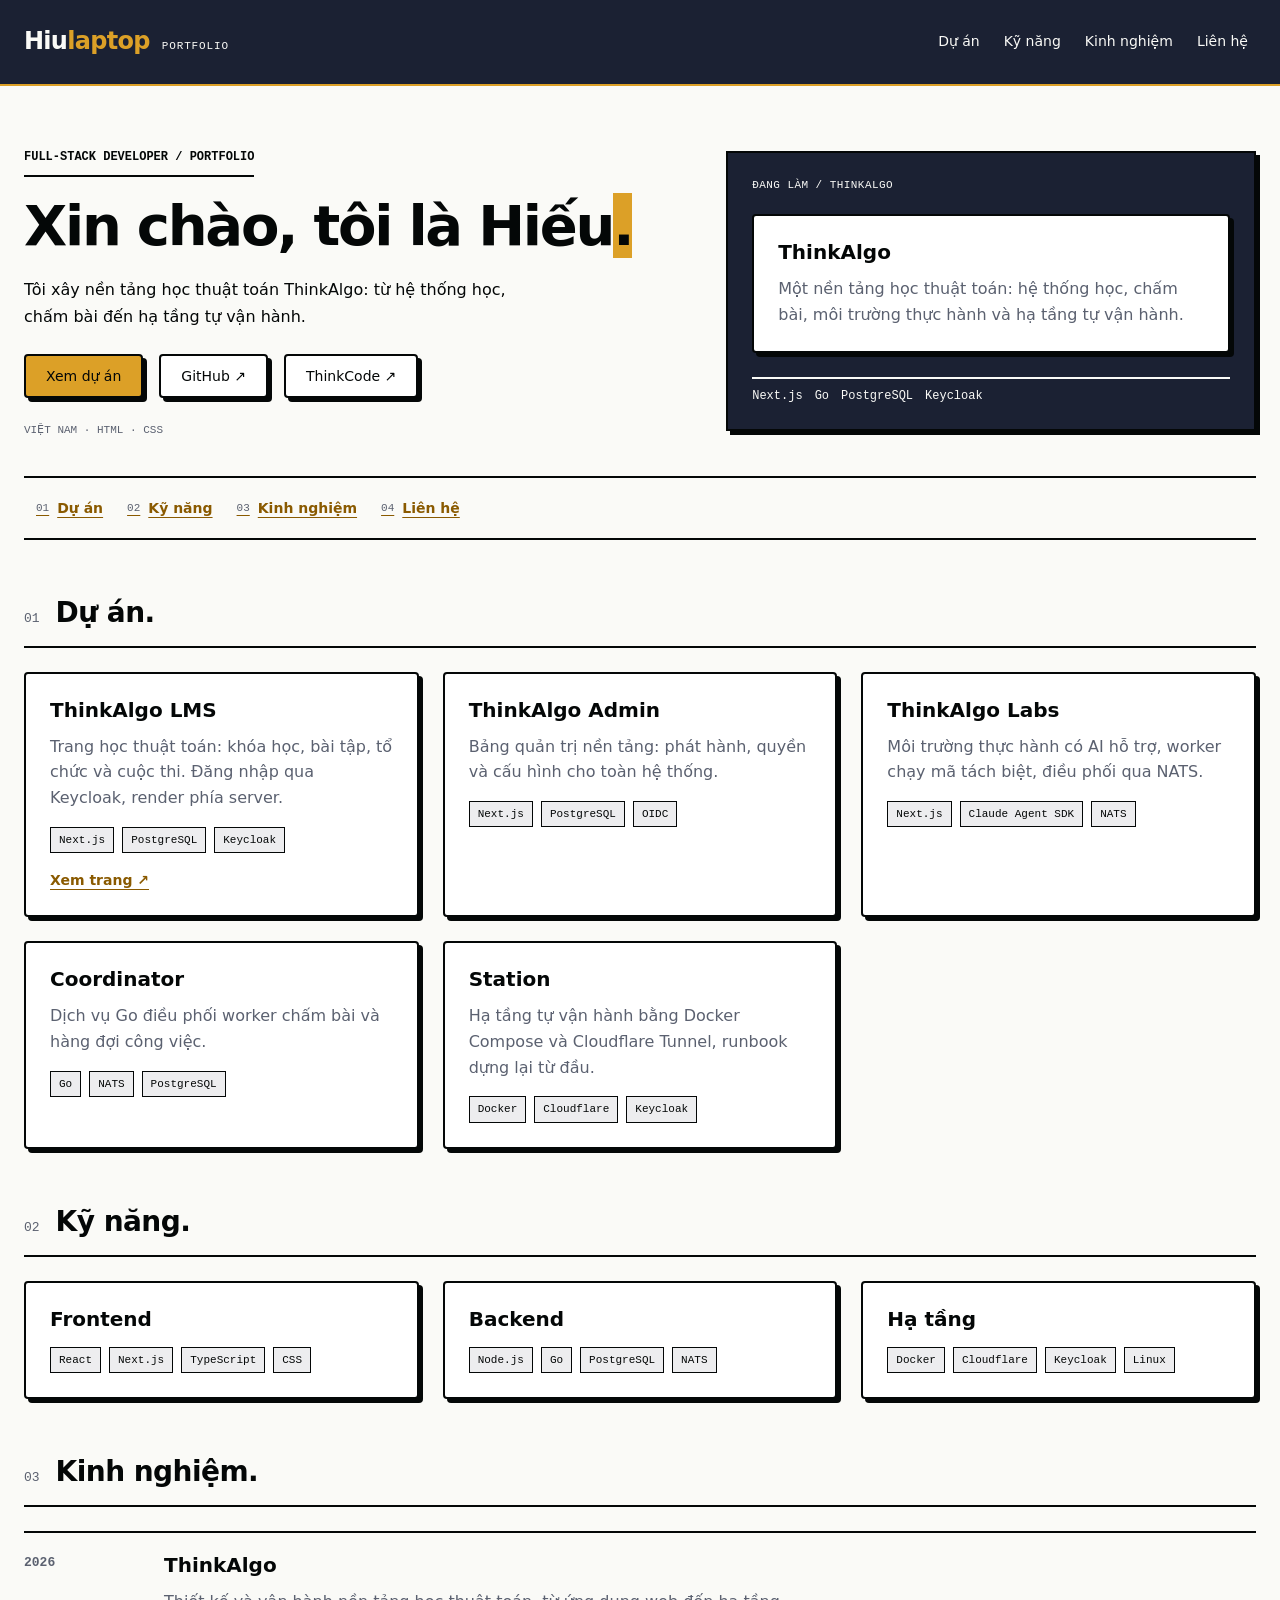
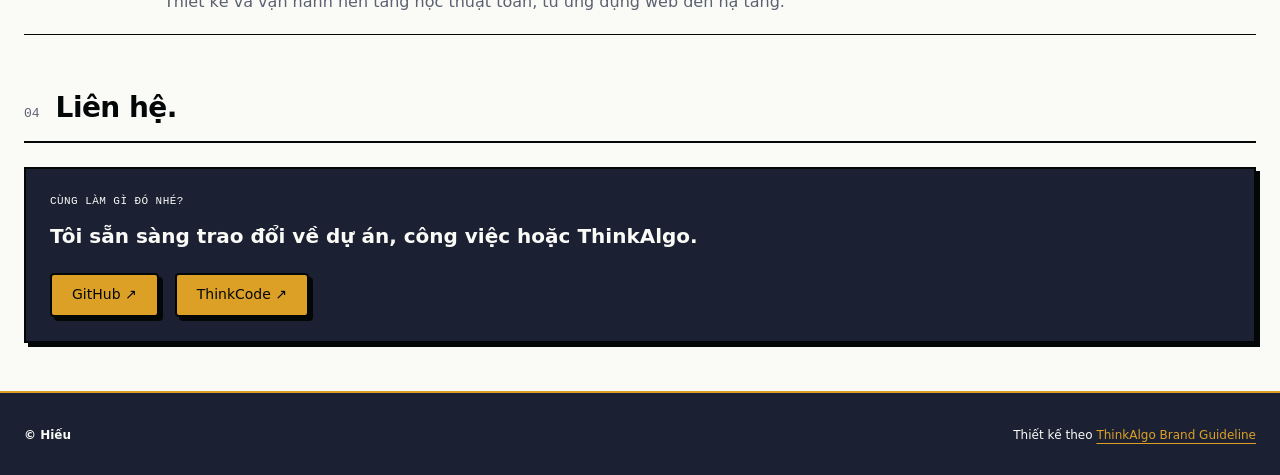
==== index.html @ 0978f590 "feat: add static neo-brutalism portfolio for github pages Plain HTML and CSS following the ThinkAlgo" ====
<!doctype html>
<html lang="vi">
<head>
  <meta charset="utf-8">
  <meta name="viewport" content="width=device-width, initial-scale=1">
  <!-- DRAFT: name, role and description are placeholders; replace with your own words. -->
  <title>Hiếu · Full-stack developer</title>
  <meta name="description" content="Tôi xây nền tảng học thuật toán ThinkAlgo: từ hệ thống học, chấm bài đến hạ tầng tự vận hành.">
  <meta property="og:title" content="Hiếu · Full-stack developer">
  <meta property="og:description" content="Tôi xây nền tảng học thuật toán ThinkAlgo: từ hệ thống học, chấm bài đến hạ tầng tự vận hành.">
  <meta property="og:type" content="website">
  <meta property="og:locale" content="vi_VN">
  <meta name="color-scheme" content="light dark">
  <meta name="theme-color" media="(prefers-color-scheme: light)" content="#FAFAF7">
  <meta name="theme-color" media="(prefers-color-scheme: dark)" content="#1B2133">
  <link rel="icon" href="favicon.svg" type="image/svg+xml">
  <link rel="stylesheet" href="neo-tokens.css">
  <link rel="stylesheet" href="styles.css">
</head>
<body>
<div class="root">
  <a class="skip-link" href="#noi-dung">Bỏ qua tới nội dung</a>

  <header class="header">
    <nav class="nav" aria-label="Mục chính">
      <a class="brand" href="#"><span>Hiu<span class="brand-accent">laptop</span></span><span class="brand-label">Portfolio</span></a>
      <div class="links">
        <a class="nav-link" href="#du-an">Dự án</a>
        <a class="nav-link" href="#ky-nang">Kỹ năng</a>
        <a class="nav-link" href="#kinh-nghiem">Kinh nghiệm</a>
        <a class="nav-link" href="#lien-he">Liên hệ</a>
      </div>
    </nav>
  </header>

  <main id="noi-dung" class="main" tabindex="-1">
    <div class="hero">
      <div>
        <p class="eyebrow">FULL-STACK DEVELOPER / PORTFOLIO</p>
        <h1 class="title">Xin chào, tôi là Hiếu<span class="dot">.</span></h1>
        <p class="intro">Tôi xây nền tảng học thuật toán ThinkAlgo: từ hệ thống học, chấm bài đến hạ tầng tự vận hành.</p>
        <div class="row">
          <a class="button" href="#du-an">Xem dự án</a>
          <!-- DRAFT: add your public email: <a class="button" data-variant="outline" href="mailto:you@example.com">Gửi email</a> -->
          <a class="button" data-variant="outline" href="https://github.com/Hiulaptop" rel="noopener" target="_blank">GitHub ↗</a>
          <a class="button" data-variant="outline" href="https://lms.thinkcode.vn" rel="noopener" target="_blank">ThinkCode ↗</a>
        </div>
        <p class="meta">VIỆT NAM · HTML · CSS</p>
      </div>
      <aside class="hero-sample" aria-label="Dự án nổi bật">
        <p class="micro">ĐANG LÀM / THINKALGO</p>
        <div class="card">
          <h2 class="card-title">ThinkAlgo</h2>
          <p class="card-description">Một nền tảng học thuật toán: hệ thống học, chấm bài, môi trường thực hành và hạ tầng tự vận hành.</p>
        </div>
        <div class="sample-strip" aria-hidden="true"><span>Next.js</span><span>Go</span><span>PostgreSQL</span><span>Keycloak</span></div>
      </aside>
    </div>

    <nav class="toc" aria-label="Mục lục">
      <a href="#du-an"><span>01</span>Dự án</a>
      <a href="#ky-nang"><span>02</span>Kỹ năng</a>
      <a href="#kinh-nghiem"><span>03</span>Kinh nghiệm</a>
      <a href="#lien-he"><span>04</span>Liên hệ</a>
    </nav>

    <section id="du-an" class="section" aria-labelledby="du-an-heading">
      <header class="section-header"><span class="number">01</span><h2 id="du-an-heading" class="section-title">Dự án.</h2></header>
      <ul class="grid">
        <li class="card">
          <h3 class="card-title">ThinkAlgo LMS</h3>
          <p class="card-description">Trang học thuật toán: khóa học, bài tập, tổ chức và cuộc thi. Đăng nhập qua Keycloak, render phía server.</p>
          <ul class="tags" aria-label="Công nghệ"><li>Next.js</li><li>PostgreSQL</li><li>Keycloak</li></ul>
          <a class="card-link" href="https://lms.thinkcode.vn" rel="noopener" target="_blank">Xem trang ↗</a>
        </li>
        <li class="card">
          <h3 class="card-title">ThinkAlgo Admin</h3>
          <p class="card-description">Bảng quản trị nền tảng: phát hành, quyền và cấu hình cho toàn hệ thống.</p>
          <ul class="tags" aria-label="Công nghệ"><li>Next.js</li><li>PostgreSQL</li><li>OIDC</li></ul>
        </li>
        <li class="card">
          <h3 class="card-title">ThinkAlgo Labs</h3>
          <p class="card-description">Môi trường thực hành có AI hỗ trợ, worker chạy mã tách biệt, điều phối qua NATS.</p>
          <ul class="tags" aria-label="Công nghệ"><li>Next.js</li><li>Claude Agent SDK</li><li>NATS</li></ul>
        </li>
        <li class="card">
          <h3 class="card-title">Coordinator</h3>
          <p class="card-description">Dịch vụ Go điều phối worker chấm bài và hàng đợi công việc.</p>
          <ul class="tags" aria-label="Công nghệ"><li>Go</li><li>NATS</li><li>PostgreSQL</li></ul>
        </li>
        <li class="card">
          <h3 class="card-title">Station</h3>
          <p class="card-description">Hạ tầng tự vận hành bằng Docker Compose và Cloudflare Tunnel, runbook dựng lại từ đầu.</p>
          <ul class="tags" aria-label="Công nghệ"><li>Docker</li><li>Cloudflare</li><li>Keycloak</li></ul>
        </li>
      </ul>
    </section>

    <section id="ky-nang" class="section" aria-labelledby="ky-nang-heading">
      <header class="section-header"><span class="number">02</span><h2 id="ky-nang-heading" class="section-title">Kỹ năng.</h2></header>
      <ul class="grid">
        <li class="card">
          <h3 class="card-title">Frontend</h3>
          <ul class="tags"><li>React</li><li>Next.js</li><li>TypeScript</li><li>CSS</li></ul>
        </li>
        <li class="card">
          <h3 class="card-title">Backend</h3>
          <ul class="tags"><li>Node.js</li><li>Go</li><li>PostgreSQL</li><li>NATS</li></ul>
        </li>
        <li class="card">
          <h3 class="card-title">Hạ tầng</h3>
          <ul class="tags"><li>Docker</li><li>Cloudflare</li><li>Keycloak</li><li>Linux</li></ul>
        </li>
      </ul>
    </section>

    <section id="kinh-nghiem" class="section" aria-labelledby="kinh-nghiem-heading">
      <header class="section-header"><span class="number">03</span><h2 id="kinh-nghiem-heading" class="section-title">Kinh nghiệm.</h2></header>
      <!-- DRAFT: replace with your real experience, newest first. Copy one <li> per entry. -->
      <ol class="timeline">
        <li class="timeline-item">
          <p class="when">2026</p>
          <div>
            <h3 class="card-title">ThinkAlgo</h3>
            <p class="card-description">Thiết kế và vận hành nền tảng học thuật toán, từ ứng dụng web đến hạ tầng.</p>
          </div>
        </li>
      </ol>
    </section>

    <section id="lien-he" class="section" aria-labelledby="lien-he-heading">
      <header class="section-header"><span class="number">04</span><h2 id="lien-he-heading" class="section-title">Liên hệ.</h2></header>
      <div class="contact">
        <p class="micro">CÙNG LÀM GÌ ĐÓ NHÉ?</p>
        <p class="contact-lead">Tôi sẵn sàng trao đổi về dự án, công việc hoặc ThinkAlgo.</p>
        <div class="row">
          <a class="button" href="https://github.com/Hiulaptop" rel="noopener" target="_blank">GitHub ↗</a>
          <a class="button" href="https://lms.thinkcode.vn" rel="noopener" target="_blank">ThinkCode ↗</a>
        </div>
      </div>
    </section>
  </main>

  <footer class="footer">
    <div class="footer-inner">
      <span class="footer-brand">© Hiếu</span>
      <span class="footer-note">Thiết kế theo <a class="footer-link" href="https://lms.thinkcode.vn/brand-guideline" rel="noopener">ThinkAlgo Brand Guideline</a></span>
    </div>
  </footer>
</div>
</body>
</html>
---- neo-tokens.css ----
:root {
  --neo-canvas: #fafaf7;
  --neo-surface: #ffffff;
  --neo-ink: #040707;
  --neo-text-muted: #5b6170;
  --neo-surface-muted: #ededef;
  --neo-primary: #dca027;
  --neo-secondary: #1b2133;
  --neo-secondary-foreground: #fafaf7;
  --neo-accent: #e9aa21;
  --neo-brand-ink: #040707;
  --neo-border: #040707;
  --neo-shadow-color: #040707;
  --neo-focus: #1b2133;
  --neo-link: #8a5a00;
  --neo-success: #dcfce7;
  --neo-success-ink: #166534;
  --neo-warning: #fef3c7;
  --neo-warning-ink: #92400e;
  --neo-danger: #fee2e2;
  --neo-danger-ink: #991b1b;
  --neo-info: #dbeafe;
  --neo-info-ink: #1e40af;
  --neo-border-width: 2px;
  --neo-radius: 4px;
  --neo-shadow: 4px 4px 0 var(--neo-shadow-color);
  --neo-shadow-compact: 2px 2px 0 var(--neo-shadow-color);
  --neo-font-sans: ui-sans-serif, system-ui, sans-serif;
  --neo-font-mono: ui-monospace, monospace;
  --neo-weight-body: 400;
  --neo-weight-control: 500;
  --neo-weight-label: 600;
  --neo-weight-heading: 700;
  --neo-text-body: 16px;
  --neo-text-control: 14px;
  --neo-text-code: 13px;
  --neo-text-heading: 28px;
  --neo-text-display: clamp(36px, 6vw, 56px);
  --neo-space-unit: 4px;
  --neo-hover-offset: 1px;
  --neo-press-offset: 4px;
  --neo-motion-duration: 120ms;
}

@media (prefers-color-scheme: dark) {
  :root {
    --neo-canvas: #1b2133;
    --neo-surface: #040707;
    --neo-ink: #fafaf7;
    --neo-text-muted: #d6d7da;
    --neo-surface-muted: #4d5260;
    --neo-border: #fafaf7;
    --neo-shadow-color: #040707;
    --neo-focus: #e4b557;
    --neo-link: #e4b557;
    --neo-success: #14532d;
    --neo-success-ink: #dcfce7;
    --neo-warning: #78350f;
    --neo-warning-ink: #fef3c7;
    --neo-danger: #7f1d1d;
    --neo-danger-ink: #fee2e2;
    --neo-info: #1e3a8a;
    --neo-info-ink: #dbeafe;
  }
}
---- styles.css ----
/*
 * Follows https://lms.thinkcode.vn/brand-guideline (thinkalgo-lms):
 * - neo-tokens.css is a verbatim copy of thinkalgo-lms/src/styles/neo-tokens.css; update by copying, do not edit.
 * - .button / .card / .card-title / .card-description mirror src/components/ui/neo.module.css.
 * - .header / .footer / .brand / .nav-link / .skip-link mirror src/components/site-shell.module.css.
 * - .hero / .eyebrow / .title / .section-header / .toc mirror src/app/brand-guideline/guideline.module.css.
 */

*,
*::before,
*::after {
  box-sizing: border-box;
}
html {
  scroll-behavior: smooth;
  color-scheme: light dark;
}
body {
  margin: 0;
}
h1,
h2,
h3,
p,
ul,
ol {
  margin: 0;
}
@media (prefers-reduced-motion: reduce) {
  html {
    scroll-behavior: auto;
  }
}

/* Shell (site-shell.module.css) */
.root {
  display: flex;
  flex-direction: column;
  min-height: 100vh;
  background: var(--neo-canvas);
  color: var(--neo-ink);
  font-family: var(--neo-font-sans);
  font-size: var(--neo-text-body);
  line-height: 1.6;
  overflow-wrap: anywhere;
}
.root a:not(.button):not(.nav-link):not(.brand):not(.footer-link):not(.skip-link) {
  color: var(--neo-link);
  text-decoration: underline;
  text-underline-offset: 4px;
}
.root :is(a, summary):focus-visible {
  outline: 3px solid var(--neo-focus);
  outline-offset: 3px;
}
.skip-link {
  position: absolute;
  top: 12px;
  left: 16px;
  z-index: 100;
  width: 1px;
  height: 1px;
  padding: 0;
  overflow: hidden;
  clip-path: inset(50%);
  white-space: nowrap;
}
.skip-link:focus {
  width: auto;
  max-width: calc(100% - 32px);
  height: auto;
  clip-path: none;
  white-space: normal;
  padding: 12px 16px;
  background: var(--neo-primary);
  color: var(--neo-brand-ink);
  border: 2px solid var(--neo-brand-ink);
  outline: 3px solid var(--neo-secondary-foreground);
  outline-offset: 3px;
  text-decoration: underline;
}
.header,
.footer {
  background: var(--neo-secondary);
  color: var(--neo-secondary-foreground);
}
.header {
  border-bottom: 2px solid var(--neo-primary);
}
.footer {
  border-top: 2px solid var(--neo-primary);
}
.nav,
.footer-inner {
  display: flex;
  flex-wrap: wrap;
  align-items: center;
  justify-content: space-between;
  gap: 16px 24px;
  width: 100%;
  max-width: 80rem;
  margin-inline: auto;
  padding: 20px 16px;
  min-width: 0;
}
.brand {
  display: inline-flex;
  flex-wrap: wrap;
  align-items: baseline;
  gap: 8px 12px;
  padding-block: 4px;
  color: var(--neo-secondary-foreground);
  font-size: 24px;
  font-weight: 700;
  line-height: 1.3;
  letter-spacing: -0.03em;
  text-decoration: none;
}
.brand-accent {
  color: var(--neo-primary);
}
.brand-label {
  color: var(--neo-secondary-foreground);
  font: 11px/1.5 var(--neo-font-mono);
  letter-spacing: 0.08em;
  text-transform: uppercase;
}
.links {
  display: flex;
  flex-wrap: wrap;
  align-items: center;
  gap: 4px 8px;
  min-width: 0;
  font-size: 14px;
  line-height: 1.5;
}
.nav-link {
  display: inline-flex;
  align-items: center;
  min-height: 44px;
  padding: 8px;
  border-bottom: 2px solid transparent;
  color: var(--neo-secondary-foreground);
  text-decoration: none;
}
.nav-link:hover {
  color: var(--neo-accent);
  border-bottom-color: currentColor;
}
.header a:focus-visible,
.footer a:focus-visible {
  outline: 3px solid var(--neo-accent);
  outline-offset: 3px;
}
.main {
  width: 100%;
  max-width: 80rem;
  margin-inline: auto;
  flex: 1;
  min-width: 0;
  padding: 40px 16px;
}
.main:focus-visible {
  outline: 3px solid var(--neo-focus);
  outline-offset: -3px;
}
.footer-inner {
  align-items: baseline;
  font-size: 12px;
  line-height: 1.7;
  padding-block: 24px;
}
.footer-brand {
  font-weight: 600;
}
.footer-link {
  display: inline-block;
  padding-block: 8px;
  color: var(--neo-primary);
  text-decoration: underline;
  text-underline-offset: 4px;
}
.footer-link:hover {
  color: var(--neo-accent);
}
@media (min-width: 640px) {
  .nav,
  .footer-inner {
    padding-inline: 24px;
  }
  .main {
    padding: 48px 24px;
  }
}
@media (max-width: 640px) {
  .links {
    flex-basis: 100%;
  }
  .brand {
    font-size: 22px;
  }
}

/* Primitives (neo.module.css) */
.button {
  display: inline-flex;
  align-items: center;
  justify-content: center;
  gap: 8px;
  min-height: 44px;
  max-width: 100%;
  padding: 10px 20px;
  border: var(--neo-border-width) solid var(--neo-border);
  border-radius: var(--neo-radius);
  background: var(--neo-primary);
  color: var(--neo-brand-ink);
  box-shadow: var(--neo-shadow);
  font-family: var(--neo-font-sans);
  font-size: var(--neo-text-control);
  font-weight: var(--neo-weight-control);
  line-height: 1.4;
  text-decoration: none;
  text-align: center;
  cursor: pointer;
  transition:
    transform var(--neo-motion-duration),
    box-shadow var(--neo-motion-duration);
}
.button[data-variant="outline"] {
  background: var(--neo-surface);
  color: var(--neo-ink);
}
.button:hover {
  transform: translate(var(--neo-hover-offset), var(--neo-hover-offset));
  box-shadow: 3px 3px 0 var(--neo-shadow-color);
}
.button:not([data-variant]):hover {
  background: var(--neo-accent);
}
.button:active {
  transform: translate(var(--neo-press-offset), var(--neo-press-offset));
  box-shadow: none;
}
.button:focus-visible {
  outline: 3px solid var(--neo-focus);
  outline-offset: 3px;
}
@media (prefers-reduced-motion: reduce) {
  .button {
    transition: none;
  }
  .button:hover,
  .button:active {
    transform: none;
  }
}
.card {
  min-width: 0;
  padding: 24px;
  background: var(--neo-surface);
  color: var(--neo-ink);
  border: var(--neo-border-width) solid var(--neo-border);
  border-radius: var(--neo-radius);
  box-shadow: var(--neo-shadow);
}
.card-title {
  font-size: 20px;
  line-height: 1.2;
  font-weight: var(--neo-weight-heading);
  color: var(--neo-ink);
}
.card-description {
  margin-top: 12px;
  font-size: var(--neo-text-body);
  line-height: 1.6;
  font-weight: var(--neo-weight-body);
  color: var(--neo-text-muted);
}

/* Page composition (guideline.module.css) */
.hero {
  display: grid;
  grid-template-columns: 1.25fr 1fr;
  gap: 40px;
  align-items: center;
  padding: 8px 0 36px;
}
.eyebrow,
.micro,
.meta,
.number,
.when {
  font-family: var(--neo-font-mono);
}
.eyebrow {
  display: inline-block;
  font-size: 12px;
  font-weight: 600;
  border-bottom: 2px solid var(--neo-border);
  padding-bottom: 8px;
}
.title {
  font-size: var(--neo-text-display);
  line-height: 1.05;
  letter-spacing: -0.04em;
  font-weight: var(--neo-weight-heading);
  margin: 20px 0;
}
.dot {
  color: var(--neo-brand-ink);
  background: var(--neo-primary);
}
.intro {
  max-width: 48ch;
  margin: 0 0 24px;
  line-height: 1.7;
}
.row {
  display: flex;
  flex-wrap: wrap;
  gap: 16px;
  align-items: center;
}
.meta {
  margin-top: 24px;
  font-size: 11px;
  color: var(--neo-text-muted);
}
.micro {
  font-size: 11px;
  letter-spacing: 0.04em;
  color: var(--neo-text-muted);
}
.hero-sample {
  padding: 24px;
  background: var(--neo-secondary);
  border: 2px solid var(--neo-border);
  box-shadow: var(--neo-shadow);
  color: var(--neo-secondary-foreground);
  min-width: 0;
}
.hero-sample .micro {
  color: var(--neo-secondary-foreground);
  margin-bottom: 20px;
}
.sample-strip {
  display: flex;
  flex-wrap: wrap;
  margin-top: 24px;
  border-top: 2px solid var(--neo-secondary-foreground);
  font: 12px/1.5 var(--neo-font-mono);
}
.sample-strip span {
  padding: 8px 12px 0 0;
}
.toc {
  display: flex;
  flex-wrap: wrap;
  border-top: 2px solid var(--neo-border);
  border-bottom: 2px solid var(--neo-border);
  padding: 8px 0;
}
.root .toc a {
  display: inline-flex;
  align-items: center;
  gap: 8px;
  min-height: 44px;
  padding: 8px 12px;
  font-size: 14px;
  font-weight: 600;
}
.toc span {
  font: 11px var(--neo-font-mono);
  color: var(--neo-text-muted);
}
.section {
  padding-top: 56px;
  scroll-margin-top: 24px;
  min-width: 0;
}
.section-header {
  display: flex;
  align-items: baseline;
  gap: 16px;
  padding-bottom: 16px;
  border-bottom: 2px solid var(--neo-border);
  margin-bottom: 24px;
}
.number {
  font-size: 13px;
  color: var(--neo-text-muted);
}
.section-title {
  font-size: var(--neo-text-heading);
  line-height: 1.2;
  font-weight: var(--neo-weight-heading);
  letter-spacing: -0.02em;
}

/* Portfolio-specific, built only from the same tokens */
.grid {
  list-style: none;
  padding: 0;
  display: grid;
  gap: 24px;
  grid-template-columns: repeat(auto-fill, minmax(min(100%, 300px), 1fr));
}
.grid > .card {
  display: flex;
  flex-direction: column;
}
.tags {
  list-style: none;
  padding: 0;
  margin-top: 16px;
  display: flex;
  flex-wrap: wrap;
  gap: 8px;
}
/* Same look as the guideline's .status chip */
.tags li {
  padding: 4px 8px;
  border: 1px solid var(--neo-border);
  background: var(--neo-surface-muted);
  color: var(--neo-ink);
  font: 11px/1.5 var(--neo-font-mono);
}
.root .card-link {
  margin-top: auto;
  padding-top: 16px;
  font-size: 14px;
  font-weight: 600;
}
.timeline {
  list-style: none;
  padding: 0;
  border-top: 2px solid var(--neo-border);
}
.timeline-item {
  display: grid;
  grid-template-columns: 120px minmax(0, 1fr);
  gap: 12px 20px;
  padding: 20px 0;
  border-bottom: 1px solid var(--neo-border);
}
.when {
  font-size: 13px;
  font-weight: 600;
  color: var(--neo-text-muted);
}
.contact {
  padding: 24px;
  background: var(--neo-secondary);
  color: var(--neo-secondary-foreground);
  border: 2px solid var(--neo-border);
  box-shadow: var(--neo-shadow);
}
.contact .micro {
  color: var(--neo-secondary-foreground);
}
.contact-lead {
  max-width: 48ch;
  margin: 12px 0 24px;
  font-size: 20px;
  font-weight: var(--neo-weight-heading);
  line-height: 1.3;
}
.contact .button {
  border-color: var(--neo-brand-ink);
}
.contact a:focus-visible {
  outline-color: var(--neo-accent);
}

@media (max-width: 900px) {
  .hero {
    grid-template-columns: 1fr;
  }
}
@media (max-width: 600px) {
  .hero {
    gap: 24px;
  }
  .hero-sample,
  .contact {
    padding: 16px;
  }
  .section {
    padding-top: 40px;
  }
  .section-header {
    gap: 12px;
  }
  .section-title {
    font-size: 24px;
  }
  .timeline-item {
    grid-template-columns: 1fr;
    gap: 4px;
  }
  .root .toc a {
    padding: 8px;
  }
}
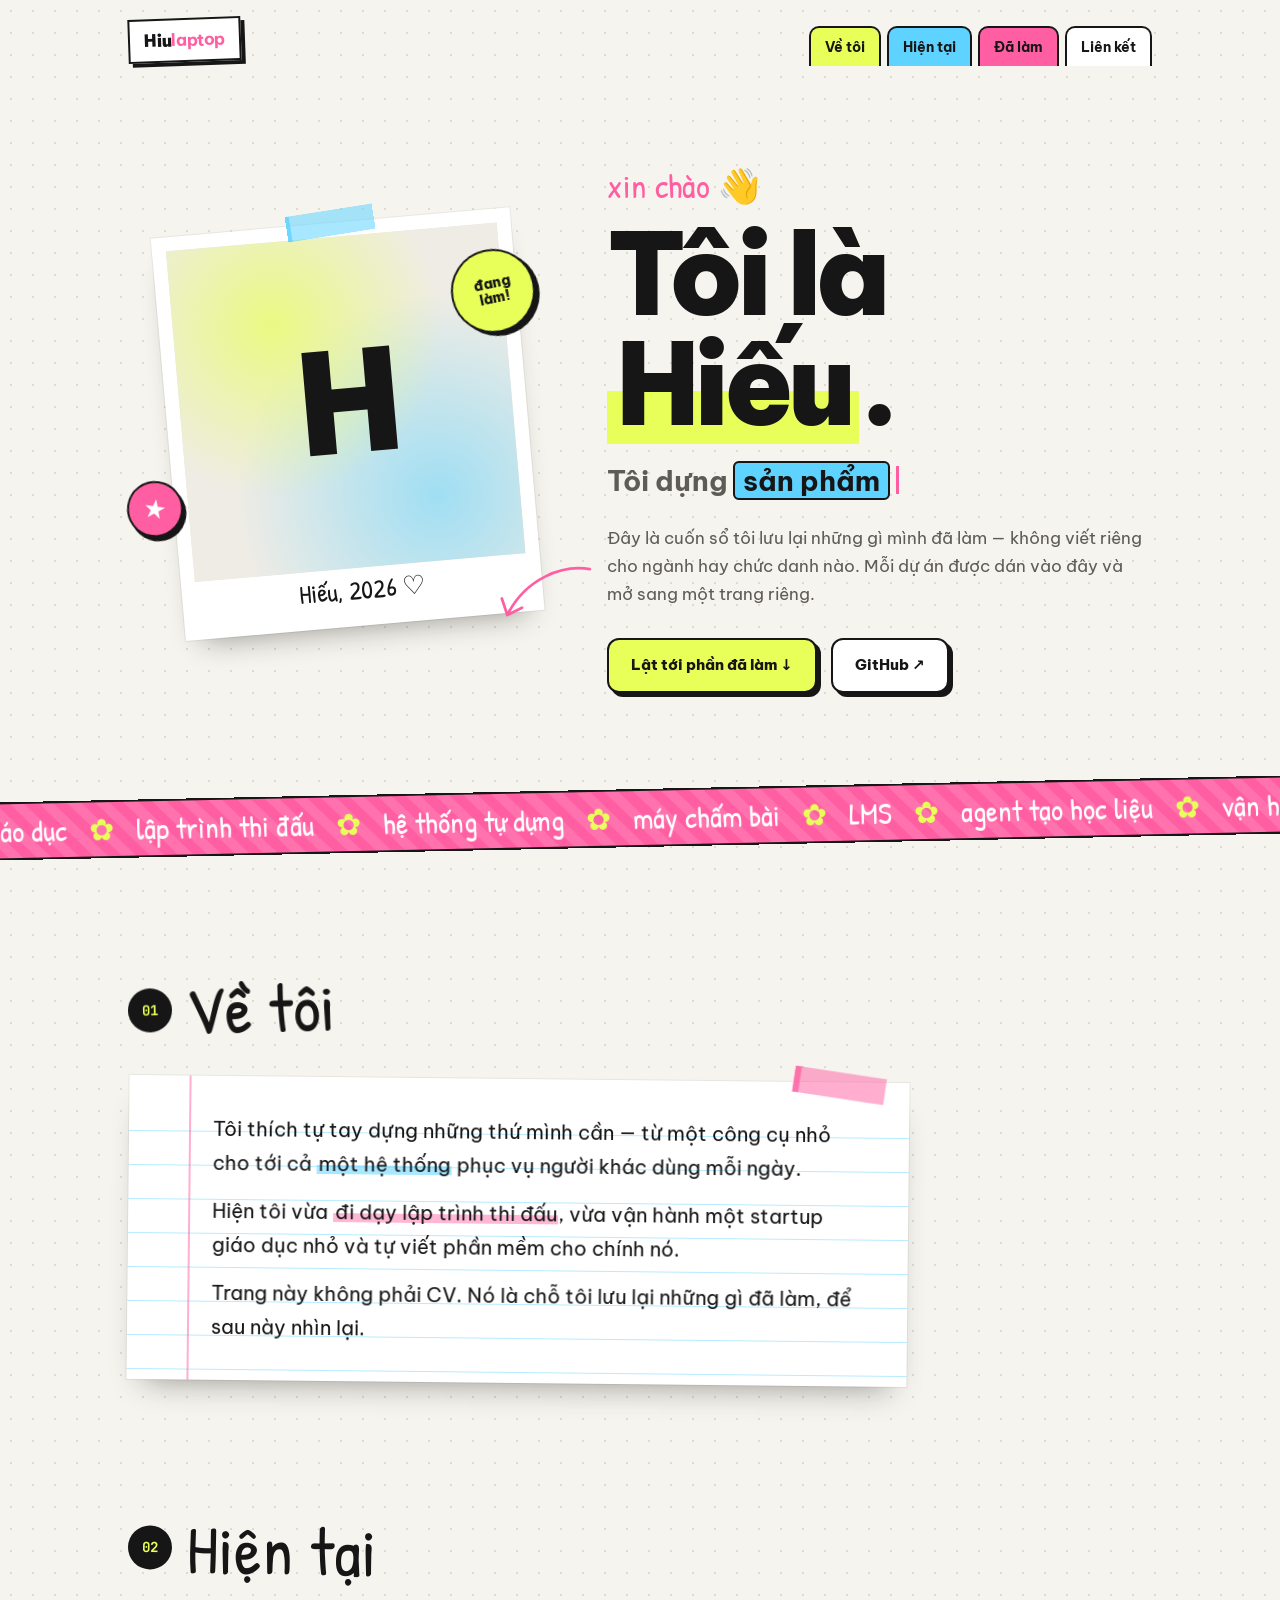
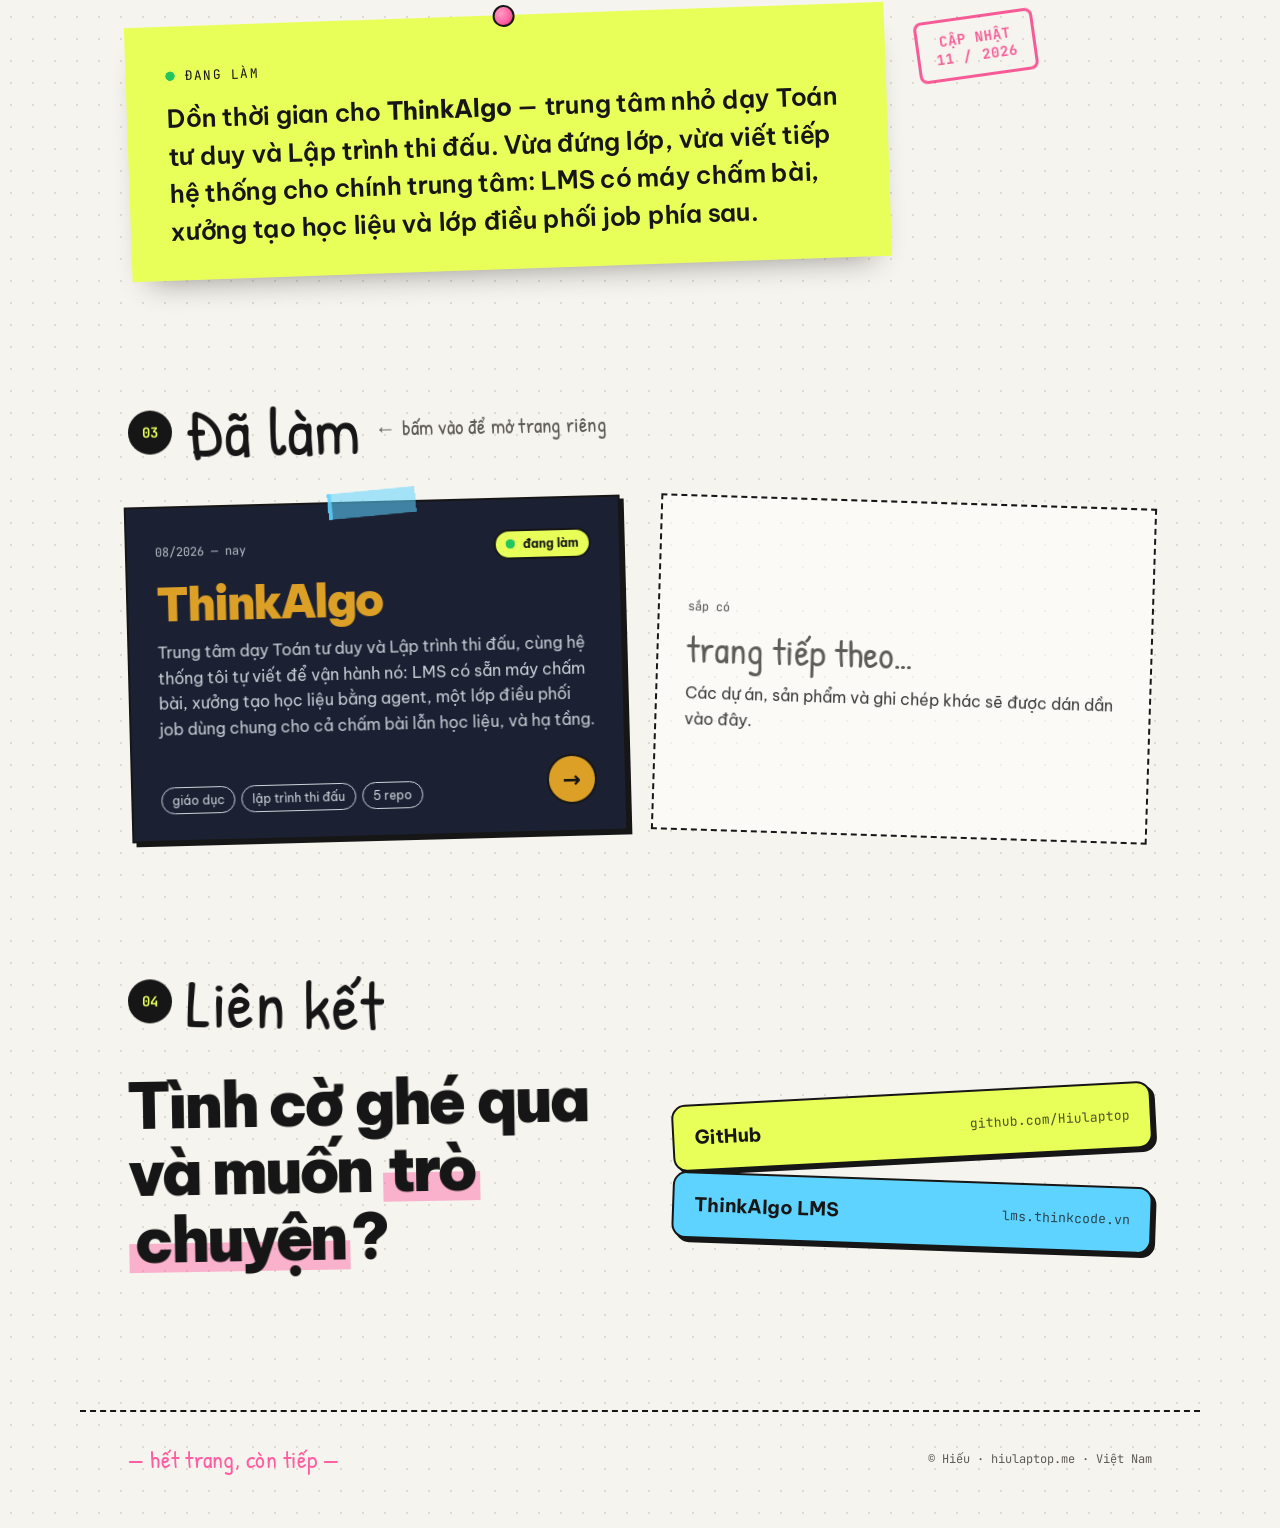
==== commit 3f005fb8: "feat: scrapbook homepage and ThinkAlgo project page - Homepage redesigned as a light "Scrapbook / St" ====
--- a/index.html
+++ b/index.html
@@ -3,150 +3,169 @@
 <head>
   <meta charset="utf-8">
   <meta name="viewport" content="width=device-width, initial-scale=1">
-  <!-- DRAFT: name, role and description are placeholders; replace with your own words. -->
-  <title>Hiếu · Full-stack developer</title>
-  <meta name="description" content="Tôi xây nền tảng học thuật toán ThinkAlgo: từ hệ thống học, chấm bài đến hạ tầng tự vận hành.">
-  <meta property="og:title" content="Hiếu · Full-stack developer">
-  <meta property="og:description" content="Tôi xây nền tảng học thuật toán ThinkAlgo: từ hệ thống học, chấm bài đến hạ tầng tự vận hành.">
+  <title>Hiếu · Lưu trữ những gì đã làm</title>
+  <meta name="description" content="Cuốn sổ lưu lại những sản phẩm, hệ thống và việc tôi đã làm — không gắn vào một ngành cụ thể nào.">
+  <meta property="og:title" content="Hiếu · Lưu trữ những gì đã làm">
+  <meta property="og:description" content="Cuốn sổ lưu lại những sản phẩm và hệ thống tôi đã làm.">
   <meta property="og:type" content="website">
   <meta property="og:locale" content="vi_VN">
-  <meta name="color-scheme" content="light dark">
-  <meta name="theme-color" media="(prefers-color-scheme: light)" content="#FAFAF7">
-  <meta name="theme-color" media="(prefers-color-scheme: dark)" content="#1B2133">
+  <meta name="color-scheme" content="light">
+  <meta name="theme-color" content="#f6f4ee">
   <link rel="icon" href="favicon.svg" type="image/svg+xml">
-  <link rel="stylesheet" href="neo-tokens.css">
-  <link rel="stylesheet" href="styles.css">
+  <link rel="preconnect" href="https://fonts.googleapis.com">
+  <link rel="preconnect" href="https://fonts.gstatic.com" crossorigin>
+  <link rel="stylesheet" href="https://fonts.googleapis.com/css2?family=Be+Vietnam+Pro:wght@400;500;600;700;800;900&family=Patrick+Hand&family=JetBrains+Mono:wght@400;500&display=swap">
+  <link rel="stylesheet" href="assets/home.css">
+  <script>document.documentElement.classList.add('js');</script>
+  <script src="assets/home.js" defer></script>
 </head>
 <body>
-<div class="root">
   <a class="skip-link" href="#noi-dung">Bỏ qua tới nội dung</a>
+  <div class="progress" aria-hidden="true"></div>
 
-  <header class="header">
-    <nav class="nav" aria-label="Mục chính">
-      <a class="brand" href="#"><span>Hiu<span class="brand-accent">laptop</span></span><span class="brand-label">Portfolio</span></a>
-      <div class="links">
-        <a class="nav-link" href="#du-an">Dự án</a>
-        <a class="nav-link" href="#ky-nang">Kỹ năng</a>
-        <a class="nav-link" href="#kinh-nghiem">Kinh nghiệm</a>
-        <a class="nav-link" href="#lien-he">Liên hệ</a>
-      </div>
+  <header class="nav" data-nav>
+    <a class="brand" href="./" aria-label="Trang chủ Hiulaptop">
+      <span class="brand-sticker">Hiu<b>laptop</b></span>
+    </a>
+    <nav class="tabs" aria-label="Mục chính">
+      <a href="#ve-toi" style="--tab:var(--lime)">Về tôi</a>
+      <a href="#hien-tai" style="--tab:var(--sky)">Hiện tại</a>
+      <a href="#da-lam" style="--tab:var(--pink)">Đã làm</a>
+      <a href="#lien-ket" style="--tab:var(--paper)">Liên kết</a>
     </nav>
   </header>
 
-  <main id="noi-dung" class="main" tabindex="-1">
-    <div class="hero">
-      <div>
-        <p class="eyebrow">FULL-STACK DEVELOPER / PORTFOLIO</p>
-        <h1 class="title">Xin chào, tôi là Hiếu<span class="dot">.</span></h1>
-        <p class="intro">Tôi xây nền tảng học thuật toán ThinkAlgo: từ hệ thống học, chấm bài đến hạ tầng tự vận hành.</p>
-        <div class="row">
-          <a class="button" href="#du-an">Xem dự án</a>
-          <!-- DRAFT: add your public email: <a class="button" data-variant="outline" href="mailto:you@example.com">Gửi email</a> -->
-          <a class="button" data-variant="outline" href="https://github.com/Hiulaptop" rel="noopener" target="_blank">GitHub ↗</a>
-          <a class="button" data-variant="outline" href="https://lms.thinkcode.vn" rel="noopener" target="_blank">ThinkCode ↗</a>
+  <main id="noi-dung" tabindex="-1">
+    <!-- ========== HERO ========== -->
+    <section class="hero" aria-label="Giới thiệu">
+      <div class="hero-photo">
+        <figure class="polaroid stick" style="--r:-5deg">
+          <span class="tape tape-top" aria-hidden="true"></span>
+          <div class="photo">
+            <!-- Đặt ảnh của bạn tại assets/portrait.jpg (vuông hoặc 4:5) -->
+            <img src="assets/portrait.jpg" alt="Ảnh chân dung của Hiếu" width="800" height="800" data-portrait>
+            <div class="photo-fallback" aria-hidden="true"><span>H</span></div>
+          </div>
+          <figcaption class="hand">Hiếu, 2026 ♡</figcaption>
+        </figure>
+        <span class="sticker sticker-lime wiggle" style="--r:-12deg" aria-hidden="true">đang<br>làm!</span>
+        <span class="sticker sticker-pink wiggle" style="--r:8deg;--delay:-1.2s" aria-hidden="true">★</span>
+        <svg class="doodle doodle-arrow" viewBox="0 0 120 80" aria-hidden="true"><path d="M110 10 C 80 5, 40 20, 20 60 M20 60 L 14 42 M20 60 L 36 52" /></svg>
+      </div>
+
+      <div class="hero-text">
+        <p class="hand hello intro-in" style="--d:1">xin chào 👋</p>
+        <h1 class="hero-title intro-in" style="--d:2">Tôi là <span class="hl hl-lime is-on">Hiếu</span>.</h1>
+        <p class="hero-rotator intro-in" style="--d:3">
+          Tôi dựng <span class="rotator" data-rotator data-words="sản phẩm|hệ thống|lớp học|công cụ|những thứ mình cần">sản phẩm</span><span class="caret" aria-hidden="true"></span>
+        </p>
+        <p class="hero-lead intro-in" style="--d:4">
+          Đây là cuốn sổ tôi lưu lại những gì mình đã làm — không viết riêng cho ngành hay chức danh nào. Mỗi dự án được dán vào đây và mở sang một trang riêng.
+        </p>
+        <div class="hero-cta intro-in" style="--d:5">
+          <a class="btn btn-ink" href="#da-lam">Lật tới phần đã làm ↓</a>
+          <a class="btn btn-paper" href="https://github.com/Hiulaptop" rel="noopener" target="_blank">GitHub ↗</a>
         </div>
-        <p class="meta">VIỆT NAM · HTML · CSS</p>
       </div>
-      <aside class="hero-sample" aria-label="Dự án nổi bật">
-        <p class="micro">ĐANG LÀM / THINKALGO</p>
-        <div class="card">
-          <h2 class="card-title">ThinkAlgo</h2>
-          <p class="card-description">Một nền tảng học thuật toán: hệ thống học, chấm bài, môi trường thực hành và hạ tầng tự vận hành.</p>
-        </div>
-        <div class="sample-strip" aria-hidden="true"><span>Next.js</span><span>Go</span><span>PostgreSQL</span><span>Keycloak</span></div>
-      </aside>
+    </section>
+
+    <!-- ========== WASHI TAPE ========== -->
+    <div class="washi" aria-hidden="true">
+      <div class="washi-track">
+        <span>giáo dục</span><i>✿</i><span>lập trình thi đấu</span><i>✿</i><span>hệ thống tự dựng</span><i>✿</i><span>máy chấm bài</span><i>✿</i><span>LMS</span><i>✿</i><span>agent tạo học liệu</span><i>✿</i><span>vận hành lớp học</span><i>✿</i>
+        <span>giáo dục</span><i>✿</i><span>lập trình thi đấu</span><i>✿</i><span>hệ thống tự dựng</span><i>✿</i><span>máy chấm bài</span><i>✿</i><span>LMS</span><i>✿</i><span>agent tạo học liệu</span><i>✿</i><span>vận hành lớp học</span><i>✿</i>
+      </div>
     </div>
 
-    <nav class="toc" aria-label="Mục lục">
-      <a href="#du-an"><span>01</span>Dự án</a>
-      <a href="#ky-nang"><span>02</span>Kỹ năng</a>
-      <a href="#kinh-nghiem"><span>03</span>Kinh nghiệm</a>
-      <a href="#lien-he"><span>04</span>Liên hệ</a>
-    </nav>
+    <!-- ========== VỀ TÔI ========== -->
+    <section id="ve-toi" class="section" aria-labelledby="ve-toi-h">
+      <header class="sec-head stick" style="--r:-1.5deg">
+        <span class="sec-num">01</span>
+        <h2 id="ve-toi-h" class="hand">Về tôi</h2>
+      </header>
+      <div class="ruled stick" style="--r:.6deg">
+        <span class="tape tape-corner" aria-hidden="true"></span>
+        <p>Tôi thích tự tay dựng những thứ mình cần — từ một công cụ nhỏ cho tới cả <span class="hl hl-sky">một hệ thống</span> phục vụ người khác dùng mỗi ngày.</p>
+        <p>Hiện tôi vừa <span class="hl hl-pink">đi dạy lập trình thi đấu</span>, vừa vận hành một startup giáo dục nhỏ và tự viết phần mềm cho chính nó.</p>
+        <p>Trang này không phải CV. Nó là chỗ tôi lưu lại những gì đã làm, để sau này nhìn lại.</p>
+        <!-- Viết thêm câu chuyện của bạn ở đây: bắt đầu từ đâu, thích gì, làm việc thế nào. -->
+      </div>
+    </section>
 
-    <section id="du-an" class="section" aria-labelledby="du-an-heading">
-      <header class="section-header"><span class="number">01</span><h2 id="du-an-heading" class="section-title">Dự án.</h2></header>
-      <ul class="grid">
-        <li class="card">
-          <h3 class="card-title">ThinkAlgo LMS</h3>
-          <p class="card-description">Trang học thuật toán: khóa học, bài tập, tổ chức và cuộc thi. Đăng nhập qua Keycloak, render phía server.</p>
-          <ul class="tags" aria-label="Công nghệ"><li>Next.js</li><li>PostgreSQL</li><li>Keycloak</li></ul>
-          <a class="card-link" href="https://lms.thinkcode.vn" rel="noopener" target="_blank">Xem trang ↗</a>
+    <!-- ========== HIỆN TẠI ========== -->
+    <section id="hien-tai" class="section" aria-labelledby="hien-tai-h">
+      <header class="sec-head stick" style="--r:1deg">
+        <span class="sec-num">02</span>
+        <h2 id="hien-tai-h" class="hand">Hiện tại</h2>
+      </header>
+      <div class="now">
+        <div class="note note-lime stick" style="--r:-2deg">
+          <span class="pin" aria-hidden="true"></span>
+          <p class="note-label mono"><span class="dot-live" aria-hidden="true"></span>đang làm</p>
+          <p class="note-text">Dồn thời gian cho <b>ThinkAlgo</b> — trung tâm nhỏ dạy Toán tư duy và Lập trình thi đấu. Vừa đứng lớp, vừa viết tiếp hệ thống cho chính trung tâm: LMS có máy chấm bài, xưởng tạo học liệu và lớp điều phối job phía sau.</p>
+        </div>
+        <span class="stamp stick" style="--r:-8deg">cập nhật<br>11 / 2026</span>
+      </div>
+    </section>
+
+    <!-- ========== ĐÃ LÀM ========== -->
+    <section id="da-lam" class="section" aria-labelledby="da-lam-h">
+      <header class="sec-head stick" style="--r:-1deg">
+        <span class="sec-num">03</span>
+        <h2 id="da-lam-h" class="hand">Đã làm</h2>
+        <span class="sec-meta hand">← bấm vào để mở trang riêng</span>
+      </header>
+
+      <ul class="projects">
+        <li class="stick" style="--r:-1.5deg">
+          <a class="project" href="projects/thinkalgo/" style="--accent:#dca027; --card:#1b2133; --card-ink:#eef1f8;">
+            <span class="tape tape-top" aria-hidden="true"></span>
+            <div class="project-top">
+              <span class="mono project-year">08/2026 — nay</span>
+              <span class="tag-live"><span class="dot-live" aria-hidden="true"></span>đang làm</span>
+            </div>
+            <h3 class="project-title">ThinkAlgo</h3>
+            <p class="project-desc">Trung tâm dạy Toán tư duy và Lập trình thi đấu, cùng hệ thống tôi tự viết để vận hành nó: LMS có sẵn máy chấm bài, xưởng tạo học liệu bằng agent, một lớp điều phối job dùng chung cho cả chấm bài lẫn học liệu, và hạ tầng.</p>
+            <div class="project-foot">
+              <div class="tags"><span>giáo dục</span><span>lập trình thi đấu</span><span>5 repo</span></div>
+              <span class="project-go" aria-hidden="true">→</span>
+            </div>
+          </a>
         </li>
-        <li class="card">
-          <h3 class="card-title">ThinkAlgo Admin</h3>
-          <p class="card-description">Bảng quản trị nền tảng: phát hành, quyền và cấu hình cho toàn hệ thống.</p>
-          <ul class="tags" aria-label="Công nghệ"><li>Next.js</li><li>PostgreSQL</li><li>OIDC</li></ul>
-        </li>
-        <li class="card">
-          <h3 class="card-title">ThinkAlgo Labs</h3>
-          <p class="card-description">Môi trường thực hành có AI hỗ trợ, worker chạy mã tách biệt, điều phối qua NATS.</p>
-          <ul class="tags" aria-label="Công nghệ"><li>Next.js</li><li>Claude Agent SDK</li><li>NATS</li></ul>
-        </li>
-        <li class="card">
-          <h3 class="card-title">Coordinator</h3>
-          <p class="card-description">Dịch vụ Go điều phối worker chấm bài và hàng đợi công việc.</p>
-          <ul class="tags" aria-label="Công nghệ"><li>Go</li><li>NATS</li><li>PostgreSQL</li></ul>
-        </li>
-        <li class="card">
-          <h3 class="card-title">Station</h3>
-          <p class="card-description">Hạ tầng tự vận hành bằng Docker Compose và Cloudflare Tunnel, runbook dựng lại từ đầu.</p>
-          <ul class="tags" aria-label="Công nghệ"><li>Docker</li><li>Cloudflare</li><li>Keycloak</li></ul>
+        <!--
+          Thêm dự án: sao chép khối <li> phía trên, đổi --accent (màu nhấn), --card (màu thẻ),
+          --card-ink (màu chữ), --r (độ nghiêng), tiêu đề, mô tả và href="projects/<slug>/".
+        -->
+        <li class="stick" style="--r:1.8deg">
+          <div class="project project-soon">
+            <span class="mono project-year">sắp có</span>
+            <h3 class="project-title hand">trang tiếp theo…</h3>
+            <p class="project-desc">Các dự án, sản phẩm và ghi chép khác sẽ được dán dần vào đây.</p>
+          </div>
         </li>
       </ul>
     </section>
 
-    <section id="ky-nang" class="section" aria-labelledby="ky-nang-heading">
-      <header class="section-header"><span class="number">02</span><h2 id="ky-nang-heading" class="section-title">Kỹ năng.</h2></header>
-      <ul class="grid">
-        <li class="card">
-          <h3 class="card-title">Frontend</h3>
-          <ul class="tags"><li>React</li><li>Next.js</li><li>TypeScript</li><li>CSS</li></ul>
-        </li>
-        <li class="card">
-          <h3 class="card-title">Backend</h3>
-          <ul class="tags"><li>Node.js</li><li>Go</li><li>PostgreSQL</li><li>NATS</li></ul>
-        </li>
-        <li class="card">
-          <h3 class="card-title">Hạ tầng</h3>
-          <ul class="tags"><li>Docker</li><li>Cloudflare</li><li>Keycloak</li><li>Linux</li></ul>
-        </li>
-      </ul>
-    </section>
-
-    <section id="kinh-nghiem" class="section" aria-labelledby="kinh-nghiem-heading">
-      <header class="section-header"><span class="number">03</span><h2 id="kinh-nghiem-heading" class="section-title">Kinh nghiệm.</h2></header>
-      <!-- DRAFT: replace with your real experience, newest first. Copy one <li> per entry. -->
-      <ol class="timeline">
-        <li class="timeline-item">
-          <p class="when">2026</p>
-          <div>
-            <h3 class="card-title">ThinkAlgo</h3>
-            <p class="card-description">Thiết kế và vận hành nền tảng học thuật toán, từ ứng dụng web đến hạ tầng.</p>
-          </div>
-        </li>
-      </ol>
-    </section>
-
-    <section id="lien-he" class="section" aria-labelledby="lien-he-heading">
-      <header class="section-header"><span class="number">04</span><h2 id="lien-he-heading" class="section-title">Liên hệ.</h2></header>
+    <!-- ========== LIÊN KẾT ========== -->
+    <section id="lien-ket" class="section" aria-labelledby="lien-ket-h">
+      <header class="sec-head stick" style="--r:1deg">
+        <span class="sec-num">04</span>
+        <h2 id="lien-ket-h" class="hand">Liên kết</h2>
+      </header>
       <div class="contact">
-        <p class="micro">CÙNG LÀM GÌ ĐÓ NHÉ?</p>
-        <p class="contact-lead">Tôi sẵn sàng trao đổi về dự án, công việc hoặc ThinkAlgo.</p>
-        <div class="row">
-          <a class="button" href="https://github.com/Hiulaptop" rel="noopener" target="_blank">GitHub ↗</a>
-          <a class="button" href="https://lms.thinkcode.vn" rel="noopener" target="_blank">ThinkCode ↗</a>
+        <p class="contact-big stick" style="--r:-1deg">Tình cờ ghé qua và muốn <span class="hl hl-pink">trò chuyện</span>?</p>
+        <div class="contact-links">
+          <a class="link-sticker stick" style="--r:-3deg;--bg:var(--lime)" href="https://github.com/Hiulaptop" rel="noopener" target="_blank"><b>GitHub</b><span class="mono">github.com/Hiulaptop</span></a>
+          <a class="link-sticker stick" style="--r:2deg;--bg:var(--sky)" href="https://lms.thinkcode.vn" rel="noopener" target="_blank"><b>ThinkAlgo LMS</b><span class="mono">lms.thinkcode.vn</span></a>
+          <!-- Thêm email nếu muốn công khai: <a class="link-sticker stick" style="--r:3deg;--bg:var(--paper)" href="mailto:...">...</a> -->
         </div>
       </div>
     </section>
   </main>
 
   <footer class="footer">
-    <div class="footer-inner">
-      <span class="footer-brand">© Hiếu</span>
-      <span class="footer-note">Thiết kế theo <a class="footer-link" href="https://lms.thinkcode.vn/brand-guideline" rel="noopener">ThinkAlgo Brand Guideline</a></span>
-    </div>
+    <span class="hand">— hết trang, còn tiếp —</span>
+    <span class="mono">© Hiếu · hiulaptop.me · Việt Nam</span>
   </footer>
-</div>
 </body>
 </html>
--- a/assets/home.css
+++ b/assets/home.css
@@ -0,0 +1,291 @@
+/* hiulaptop.me — Scrapbook · Sticker pop (nền sáng) */
+
+:root {
+  --desk: #f6f4ee;          /* nền giấy */
+  --dot: #dedad0;           /* chấm lưới */
+  --paper: #ffffff;         /* tờ giấy / thẻ */
+  --ink: #161616;           /* chữ chính, viền */
+  --muted: #5e5c57;         /* chữ phụ */
+  --lime: #e8ff59;          /* chanh neon */
+  --pink: #ff5fa2;          /* hồng */
+  --sky: #5fd3ff;           /* xanh */
+  --tape: rgba(95, 211, 255, 0.55);
+  --tape-pink: rgba(255, 95, 162, 0.5);
+  --shadow: 0 18px 30px -18px rgba(22, 22, 22, 0.45);
+  --hard: 4px 4px 0 var(--ink);
+  --sans: 'Be Vietnam Pro', system-ui, -apple-system, 'Segoe UI', sans-serif;
+  --hand: 'Patrick Hand', 'Segoe Print', cursive;
+  --mono: 'JetBrains Mono', ui-monospace, Consolas, monospace;
+  --ease: cubic-bezier(0.22, 1, 0.36, 1);
+  --spring: cubic-bezier(0.34, 1.56, 0.64, 1);
+  --gutter: clamp(16px, 4vw, 48px);
+  --max: 1120px;
+}
+
+*, *::before, *::after { box-sizing: border-box; }
+html { scroll-behavior: smooth; background: var(--desk); }
+body {
+  margin: 0; color: var(--ink); font-family: var(--sans); font-size: 17px; line-height: 1.65;
+  background: var(--desk);
+  background-image: radial-gradient(var(--dot) 1.2px, transparent 1.2px);
+  background-size: 22px 22px;
+  -webkit-font-smoothing: antialiased; overflow-x: hidden;
+}
+h1, h2, h3, p, ul, figure { margin: 0; padding: 0; }
+ul { list-style: none; }
+a { color: inherit; text-decoration: none; }
+img { display: block; max-width: 100%; }
+.hand { font-family: var(--hand); font-weight: 400; letter-spacing: 0.01em; }
+.mono { font-family: var(--mono); }
+:focus-visible { outline: 3px solid var(--pink); outline-offset: 4px; border-radius: 4px; }
+main:focus { outline: none; }
+.skip-link {
+  position: fixed; top: 12px; left: 12px; z-index: 200; padding: 10px 14px;
+  background: var(--ink); color: var(--paper); border-radius: 6px; transform: translateY(-200%);
+}
+.skip-link:focus { transform: none; }
+
+.progress {
+  position: fixed; top: 0; left: 0; right: 0; height: 4px; z-index: 120;
+  background: repeating-linear-gradient(90deg, var(--pink) 0 24px, var(--lime) 24px 48px, var(--sky) 48px 72px);
+  transform-origin: 0 50%; transform: scaleX(var(--p, 0));
+}
+
+/* ---------- Highlighter ---------- */
+.hl {
+  background-image: linear-gradient(transparent 55%, var(--hlc) 55%, var(--hlc) 92%, transparent 92%);
+  background-repeat: no-repeat; background-size: 0% 100%;
+  transition: background-size 0.9s var(--ease) 0.25s;
+  padding: 0 0.08em; -webkit-box-decoration-break: clone; box-decoration-break: clone;
+}
+.hl-lime { --hlc: var(--lime); }
+.hl-pink { --hlc: rgba(255, 95, 162, 0.45); }
+.hl-sky { --hlc: rgba(95, 211, 255, 0.55); }
+.hl.is-on, .no-js .hl, html:not(.js) .hl { background-size: 100% 100%; }
+
+/* ---------- Washi tape & sticker dùng chung ---------- */
+.tape { position: absolute; z-index: 3; width: 92px; height: 26px; background: var(--tape); }
+.tape::before, .tape::after { content: ''; position: absolute; top: 0; bottom: 0; width: 6px; background: inherit; }
+.tape-top { top: -13px; left: 50%; margin-left: -46px; transform: rotate(-4deg);
+  -webkit-mask: linear-gradient(90deg, transparent 0 2px, #000 2px calc(100% - 2px), transparent calc(100% - 2px)); }
+.tape-corner { top: -10px; right: 24px; transform: rotate(8deg); background: var(--tape-pink); }
+
+.sticker {
+  position: absolute; z-index: 4; display: grid; place-items: center; text-align: center;
+  border-radius: 50%; border: 2.5px solid var(--ink); box-shadow: var(--hard);
+  font: 800 14px/1.05 var(--sans); transform: rotate(var(--r, 0deg));
+}
+.sticker-lime { background: var(--lime); width: 84px; height: 84px; }
+.sticker-pink { background: var(--pink); color: var(--paper); width: 56px; height: 56px; font-size: 26px; }
+.wiggle { animation: wiggle 2.8s ease-in-out infinite; animation-delay: var(--delay, 0s); }
+@keyframes wiggle { 0%, 100% { rotate: 0deg; } 50% { rotate: 10deg; } }
+
+.dot-live { position: relative; display: inline-block; width: 9px; height: 9px; border-radius: 50%; background: #22c55e; flex: none; }
+.dot-live::after { content: ''; position: absolute; inset: 0; border-radius: 50%; background: inherit; animation: ping 1.8s var(--ease) infinite; }
+@keyframes ping { to { transform: scale(2.8); opacity: 0; } }
+
+/* ---------- "Dán vào" khi cuộn ---------- */
+.stick { transform: rotate(var(--r, 0deg)); }
+.js .stick {
+  opacity: 0; transform: translateY(-28px) scale(1.08) rotate(calc(var(--r, 0deg) * 3));
+  transition: opacity 0.5s var(--ease), transform 0.75s var(--spring);
+  transition-delay: calc(var(--stagger, 0) * 110ms);
+}
+.js .stick.is-in { opacity: 1; transform: rotate(var(--r, 0deg)); }
+
+/* ---------- Nav ---------- */
+.nav {
+  position: sticky; top: 0; z-index: 100;
+  display: flex; align-items: center; justify-content: space-between; gap: 16px;
+  max-width: var(--max); margin: 0 auto; padding: 18px var(--gutter) 0;
+}
+.brand-sticker {
+  display: inline-block; padding: 6px 14px; background: var(--paper); border: 2.5px solid var(--ink);
+  box-shadow: var(--hard); font-weight: 900; letter-spacing: -0.02em; transform: rotate(-2deg);
+  transition: transform 0.3s var(--spring);
+}
+.brand-sticker b { color: var(--pink); }
+.brand:hover .brand-sticker { transform: rotate(2deg) scale(1.05); }
+.tabs { display: flex; gap: 6px; align-items: flex-end; }
+.tabs a {
+  padding: 8px 14px 6px; font-size: 14px; font-weight: 700;
+  background: var(--tab); border: 2px solid var(--ink); border-bottom: none; border-radius: 10px 10px 0 0;
+  transform: translateY(6px); transition: transform 0.25s var(--spring);
+}
+.tabs a:hover, .tabs a.is-active { transform: translateY(0); }
+.nav.is-scrolled { background: linear-gradient(var(--desk) 70%, transparent); }
+
+/* ---------- Hero ---------- */
+.hero {
+  max-width: var(--max); margin: 0 auto; padding: clamp(48px, 8vw, 96px) var(--gutter) clamp(56px, 8vw, 96px);
+  display: grid; grid-template-columns: 0.85fr 1.15fr; align-items: center; gap: clamp(36px, 6vw, 80px);
+}
+.hero-photo { position: relative; justify-self: center; width: min(100%, 360px); }
+.polaroid {
+  position: relative; background: var(--paper); padding: 14px 14px 58px;
+  box-shadow: var(--shadow), 0 0 0 1px rgba(0, 0, 0, 0.06);
+  transform-origin: 50% -12px;
+}
+.js .polaroid.is-in { animation: swing 6s ease-in-out 0.8s infinite; }
+@keyframes swing { 0%, 100% { transform: rotate(var(--r)); } 50% { transform: rotate(calc(var(--r) + 3.5deg)); } }
+.photo { position: relative; aspect-ratio: 1; overflow: hidden; background: #e9e6df; }
+.photo img { position: absolute; inset: 0; width: 100%; height: 100%; object-fit: cover; transition: transform 1s var(--ease), filter 0.6s; filter: saturate(0.9) contrast(1.03); }
+.polaroid:hover .photo img { transform: scale(1.05); filter: none; }
+.photo img.is-missing { display: none; }
+.photo-fallback {
+  position: absolute; inset: 0; display: grid; place-content: center; justify-items: center; gap: 6px;
+  background: radial-gradient(circle at 30% 25%, rgba(232, 255, 89, 0.7), transparent 50%),
+              radial-gradient(circle at 75% 80%, rgba(95, 211, 255, 0.55), transparent 55%), #efece5;
+}
+.photo-fallback span { font: 900 140px/1 var(--sans); letter-spacing: -0.06em; }
+.photo-fallback small { font: 12px var(--mono); color: var(--muted); }
+.polaroid figcaption { position: absolute; left: 0; right: 0; bottom: 14px; text-align: center; font-size: 26px; }
+.sticker-lime { right: -26px; top: 26px; }
+.sticker-pink { left: -22px; bottom: 90px; }
+.doodle { position: absolute; width: 110px; right: -90px; bottom: -6px; fill: none; stroke: var(--pink); stroke-width: 3; stroke-linecap: round; stroke-linejoin: round; }
+.doodle path { stroke-dasharray: 260; stroke-dashoffset: 260; animation: draw 1.4s var(--ease) 1.2s forwards; }
+@keyframes draw { to { stroke-dashoffset: 0; } }
+
+.hello { font-size: clamp(26px, 3vw, 34px); color: var(--pink); transform: rotate(-3deg); display: inline-block; }
+.hero-title { margin-top: 6px; font-size: clamp(52px, 9vw, 112px); font-weight: 900; letter-spacing: -0.055em; line-height: 0.98; }
+.hero-rotator { margin-top: 18px; font-size: clamp(20px, 2.4vw, 28px); font-weight: 700; color: var(--muted); }
+.rotator { color: var(--ink); background: var(--sky); padding: 0 8px; border: 2px solid var(--ink); border-radius: 6px; }
+.caret { display: inline-block; width: 3px; height: 1em; margin-left: 6px; vertical-align: -0.12em; background: var(--pink); animation: blink 1s steps(1) infinite; }
+@keyframes blink { 50% { opacity: 0; } }
+.hero-lead { margin-top: 20px; max-width: 50ch; color: var(--muted); }
+.hero-cta { margin-top: 30px; display: flex; flex-wrap: wrap; gap: 14px; }
+.btn {
+  display: inline-flex; align-items: center; gap: 8px; padding: 13px 22px;
+  border: 2.5px solid var(--ink); border-radius: 12px; font-weight: 800; font-size: 15px;
+  box-shadow: var(--hard); transition: transform 0.2s var(--ease), box-shadow 0.2s var(--ease), background 0.2s;
+}
+.btn:hover { transform: translate(-2px, -2px); box-shadow: 6px 6px 0 var(--ink); }
+.btn:active { transform: translate(3px, 3px); box-shadow: 1px 1px 0 var(--ink); }
+.btn-ink { background: var(--lime); }
+.btn-paper { background: var(--paper); }
+.btn-paper:hover { background: var(--pink); color: var(--paper); }
+
+.js .intro-in { opacity: 0; transform: translateY(18px); animation: introIn 0.8s var(--ease) forwards; animation-delay: calc(0.15s + var(--d) * 0.1s); }
+@keyframes introIn { to { opacity: 1; transform: none; } }
+
+/* ---------- Washi marquee ---------- */
+.washi {
+  position: relative; overflow: hidden; padding: 12px 0; margin: 0 -20px;
+  background: var(--pink); color: var(--paper); transform: rotate(-1.2deg);
+  border-block: 2.5px solid var(--ink);
+  background-image: repeating-linear-gradient(45deg, rgba(255, 255, 255, 0.12) 0 10px, transparent 10px 20px);
+}
+.washi-track { display: flex; gap: 22px; width: max-content; align-items: center; font: 400 clamp(22px, 2.6vw, 30px)/1 var(--hand); animation: marquee 38s linear infinite; }
+.washi-track i { font-style: normal; color: var(--lime); }
+.washi:hover .washi-track { animation-play-state: paused; }
+@keyframes marquee { to { transform: translateX(-50%); } }
+
+/* ---------- Sections ---------- */
+.section { max-width: var(--max); margin: 0 auto; padding: clamp(72px, 11vw, 130px) var(--gutter) 0; }
+.sec-head { display: flex; align-items: center; gap: 14px; flex-wrap: wrap; margin-bottom: 34px; transform-origin: left; }
+.sec-num {
+  display: grid; place-items: center; width: 44px; height: 44px; border-radius: 50%;
+  background: var(--ink); color: var(--lime); font: 700 14px var(--mono);
+}
+.sec-head h2 { font-size: clamp(46px, 6vw, 68px); line-height: 1; }
+.sec-meta { font-size: 21px; color: var(--muted); }
+
+/* Về tôi — trang giấy kẻ dòng */
+.ruled {
+  position: relative; max-width: 780px; padding: 36px clamp(22px, 5vw, 56px) 36px clamp(48px, 7vw, 84px);
+  background-color: var(--paper);
+  background-image:
+    linear-gradient(90deg, transparent calc(clamp(32px, 5vw, 60px)), rgba(255, 95, 162, 0.5) calc(clamp(32px, 5vw, 60px)), rgba(255, 95, 162, 0.5) calc(clamp(32px, 5vw, 60px) + 2px), transparent calc(clamp(32px, 5vw, 60px) + 2px)),
+    repeating-linear-gradient(transparent 0 33px, rgba(95, 211, 255, 0.45) 33px 34px);
+  background-position: 0 0, 0 22px;
+  box-shadow: var(--shadow), 0 0 0 1px rgba(0, 0, 0, 0.06);
+  display: grid; gap: 14px; font-size: clamp(17px, 1.8vw, 20px); line-height: 1.7;
+}
+
+/* Hiện tại — giấy note */
+.now { position: relative; display: flex; align-items: flex-start; gap: 28px; flex-wrap: wrap; }
+.note { position: relative; flex: 1 1 520px; max-width: 760px; padding: 34px clamp(22px, 4vw, 40px) 30px; box-shadow: var(--shadow); }
+.note-lime { background: var(--lime); }
+.pin {
+  position: absolute; top: -10px; left: 50%; width: 22px; height: 22px; margin-left: -11px; border-radius: 50%;
+  background: radial-gradient(circle at 35% 35%, #ff9cc6, var(--pink) 60%, #c2185b); border: 2px solid var(--ink);
+}
+.note-label { display: inline-flex; align-items: center; gap: 10px; font-size: 13px; text-transform: uppercase; letter-spacing: 0.1em; }
+.note-text { margin-top: 12px; font-size: clamp(19px, 2.2vw, 25px); font-weight: 600; line-height: 1.5; letter-spacing: -0.01em; }
+.stamp {
+  display: inline-block; padding: 10px 16px; border: 3px solid var(--pink); border-radius: 8px;
+  color: var(--pink); font: 700 14px/1.3 var(--mono); text-transform: uppercase; letter-spacing: 0.08em; text-align: center;
+  background: rgba(255, 255, 255, 0.6); mix-blend-mode: multiply;
+}
+
+/* Đã làm */
+.projects { display: grid; grid-template-columns: repeat(2, minmax(0, 1fr)); gap: 40px 32px; }
+.project {
+  position: relative; display: flex; flex-direction: column; gap: 12px; height: 100%;
+  padding: 30px 28px 26px; background: var(--card, var(--paper)); color: var(--card-ink, var(--ink));
+  border: 2.5px solid var(--ink); box-shadow: var(--hard);
+  transition: transform 0.35s var(--spring), box-shadow 0.35s var(--ease);
+}
+a.project:hover { transform: translate(-3px, -5px) rotate(calc(var(--r, 0deg) * -1)); box-shadow: 9px 11px 0 var(--ink); }
+.project-top { display: flex; justify-content: space-between; align-items: center; gap: 12px; }
+.project-year { font-size: 12px; opacity: 0.75; }
+.tag-live { display: inline-flex; align-items: center; gap: 8px; padding: 3px 10px; border-radius: 999px; font-size: 12px; font-weight: 700; background: var(--lime); color: var(--ink); border: 2px solid var(--ink); }
+.project-title { font-size: clamp(34px, 4vw, 46px); font-weight: 900; letter-spacing: -0.045em; line-height: 1.05; color: var(--accent, var(--ink)); }
+.project-desc { opacity: 0.82; font-size: 15.5px; }
+.project-foot { margin-top: auto; padding-top: 10px; display: flex; align-items: flex-end; justify-content: space-between; gap: 16px; }
+.tags { display: flex; flex-wrap: wrap; gap: 6px; }
+.tags span { font-size: 12px; padding: 3px 10px; border-radius: 999px; border: 1.5px solid currentColor; opacity: 0.85; }
+.project-go {
+  display: grid; place-items: center; flex: none; width: 50px; height: 50px; border-radius: 50%;
+  background: var(--accent); color: var(--ink); border: 2.5px solid var(--ink); font-size: 22px; font-weight: 800;
+  transition: transform 0.45s var(--spring);
+}
+a.project:hover .project-go { transform: rotate(-45deg) scale(1.1); }
+.project-soon { border-style: dashed; box-shadow: none; background: rgba(255, 255, 255, 0.55); justify-content: center; }
+.project-soon .project-title { font-size: 38px; color: var(--muted); font-weight: 400; letter-spacing: 0; }
+
+/* Liên kết */
+.contact { display: grid; grid-template-columns: 1fr 1fr; gap: clamp(32px, 5vw, 64px); align-items: center; }
+.contact-big { font-size: clamp(38px, 5vw, 62px); font-weight: 900; letter-spacing: -0.045em; line-height: 1.08; }
+.contact-links { display: grid; gap: 18px; }
+.link-sticker {
+  display: flex; justify-content: space-between; align-items: center; gap: 12px;
+  padding: 16px 20px; background: var(--bg); border: 2.5px solid var(--ink); border-radius: 14px; box-shadow: var(--hard);
+  transition: transform 0.3s var(--spring), box-shadow 0.3s var(--ease);
+}
+.link-sticker b { font-size: 19px; }
+.link-sticker span { font-size: 13px; opacity: 0.75; }
+.link-sticker:hover { transform: rotate(0deg) translate(-2px, -3px) scale(1.02); box-shadow: 7px 8px 0 var(--ink); }
+
+.footer {
+  max-width: var(--max); margin: clamp(80px, 12vw, 140px) auto 0; padding: 28px var(--gutter) 48px;
+  display: flex; justify-content: space-between; align-items: center; gap: 16px; flex-wrap: wrap;
+  border-top: 2.5px dashed var(--ink);
+}
+.footer .hand { font-size: 24px; color: var(--pink); }
+.footer .mono { font-size: 12px; color: var(--muted); }
+
+/* ---------- Responsive ---------- */
+@media (max-width: 860px) {
+  .hero { grid-template-columns: 1fr; }
+  .hero-photo { width: min(78%, 300px); }
+  .doodle { display: none; }
+  .projects, .contact { grid-template-columns: 1fr; }
+}
+@media (max-width: 560px) {
+  .nav { flex-direction: column; align-items: flex-start; gap: 12px; }
+  .tabs { width: 100%; overflow-x: auto; }
+  .tabs a { padding: 7px 10px 5px; font-size: 13px; white-space: nowrap; }
+  .sticker-lime { right: -14px; width: 70px; height: 70px; font-size: 12px; }
+  .sticker-pink { left: -12px; }
+  .photo-fallback span { font-size: 110px; }
+  .link-sticker span { display: none; }
+}
+
+@media (prefers-reduced-motion: reduce) {
+  html { scroll-behavior: auto; }
+  *, *::before, *::after { animation: none !important; transition: none !important; }
+  .js .stick, .js .intro-in { opacity: 1; transform: rotate(var(--r, 0deg)); }
+  .hl { background-size: 100% 100%; }
+  .doodle path { stroke-dashoffset: 0; }
+}
